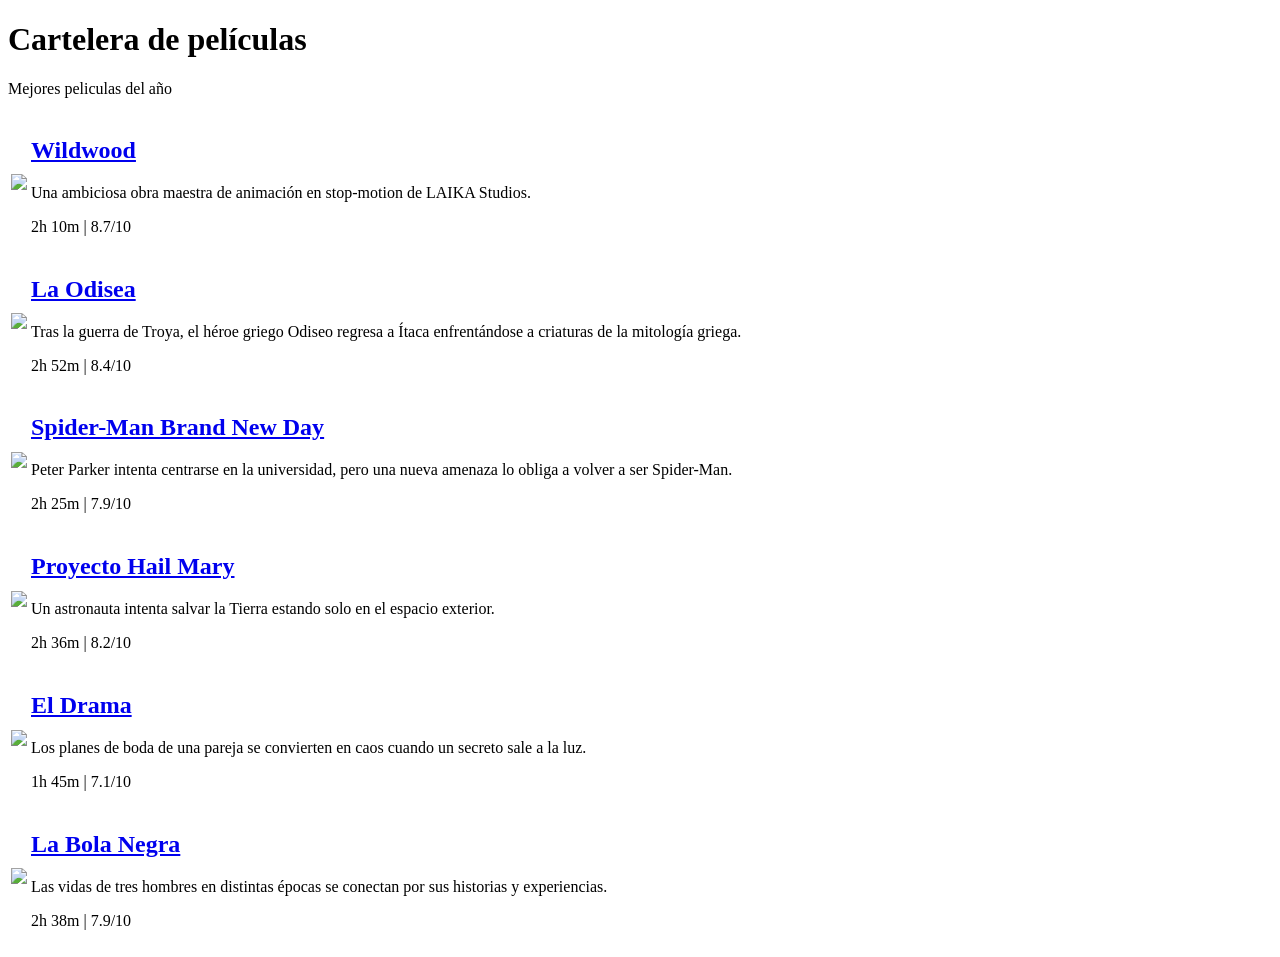
==== index.html @ b3306dba "jgia" ====
<!DOCTYPE html>
<html lang="es">
<head>
    <meta charset="UTF-8">
    <title><a href="wildwood.html" cildwood></a></title>
    <link rel="stylesheet" href="presentacion.css">
</head>

<body>

   
<!DOCTYPE html>
<html lang="es">
<head>
    <meta charset="UTF-8">
    <meta name="viewport" content="width=device-width, initial-scale=1.0">
    <title>Cartelera de películas</title>
    <link rel="stylesheet" href="presentacion.css">
</head>

<body>

    <h1>Cartelera de películas</h1>
    <p class="subtitulo">Mejores peliculas del año</p>

    <table>
        <tr>
            <td class="img">
                <img src="https://m.media-amazon.com/images/M/MV5BN2JjOGQ1OGMtZmUwYS00YmQ2LTllNzQtZjU2YjY1NzM2NzJjXkEyXkFqcGc@._V1_.jpg" width="150">
            </td>
            <td>
               <h2><a href="wildwood.html">Wildwood</a></h2>
                <p>Una ambiciosa obra maestra de animación en stop-motion de LAIKA Studios.</p>
                <p class="duracion">2h 10m | 8.7/10</p>
            </td>
        </tr>

        <tr>
            <td class="img">
                <img src="https://encrypted-tbn0.gstatic.com/images?q=tbn:ANd9GcQZ-fYH9E8SpbN6kW4qKuhUue2pXiQmb-ecipZUy-gK77TpoaY0ol7C8ClIaevT_PK0MicUCP5DcNbkdP3x1Sday0HCC0FoCkptBmXTkg&s" width="150">
            </td>
            <td>
                <h2><a href="odisea.html">La Odisea</a></h2>
                <p>Tras la guerra de Troya, el héroe griego Odiseo regresa a Ítaca enfrentándose a criaturas de la mitología griega.</p>
                <p class="duracion">2h 52m | 8.4/10</p>
            </td>
        </tr>

        <tr>
            <td class="img">
                <img src="https://upload.wikimedia.org/wikipedia/en/9/9a/Spider-Man_Brand_New_Day_poster.jpg" width="150">
            </td>
            <td>
                <h2><a href="spiderman.html">Spider-Man Brand New Day</a></h2>
                <p>Peter Parker intenta centrarse en la universidad, pero una nueva amenaza lo obliga a volver a ser Spider-Man.</p>
                <p class="duracion">2h 25m | 7.9/10</p>
            </td>
        </tr>

        <tr>
            <td class="img">
                <img src="https://encrypted-tbn0.gstatic.com/images?q=tbn:ANd9GcSYTh2TpG6nFYeUwBn2wE6CKl7Jx2YqZfVt-BD1Gc66HQ&s=10" width="150">
            </td>
            <td>
               <h2><a href="hailmary.html">Proyecto Hail Mary</a></h2>
                <p>Un astronauta intenta salvar la Tierra estando solo en el espacio exterior.</p>
                <p class="duracion">2h 36m | 8.2/10</p>
            </td>
        </tr>

        <tr>
            <td class="img">
                <img src="https://encrypted-tbn0.gstatic.com/images?q=tbn:ANd9GcTqfgNoxOuHNeQXCIEle2SulHYaoxz_5Je7L33S_gg9mA&s=10" width="150">
            </td>
            <td>
                <h2><a href="drama.html">El Drama</a></h2>
                <p>Los planes de boda de una pareja se convierten en caos cuando un secreto sale a la luz.</p>
                <p class="duracion">1h 45m | 7.1/10</p>
            </td>
        </tr>

        <tr>
            <td class="img">
                <img src="https://encrypted-tbn0.gstatic.com/images?q=tbn:ANd9GcQFYfTmi6ru0uqJGRhpcrbPgS8iWrUeIIug8gBQXTFunw&s" width="150">
            </td>
            <td>
                <h2><a href="bolanegra.html">La Bola Negra</a></h2>
                <p>Las vidas de tres hombres en distintas épocas se conectan por sus historias y experiencias.</p>
                <p class="duracion">2h 38m | 7.9/10</p>
            </td>
        </tr>
    </table>

</body>
</html>
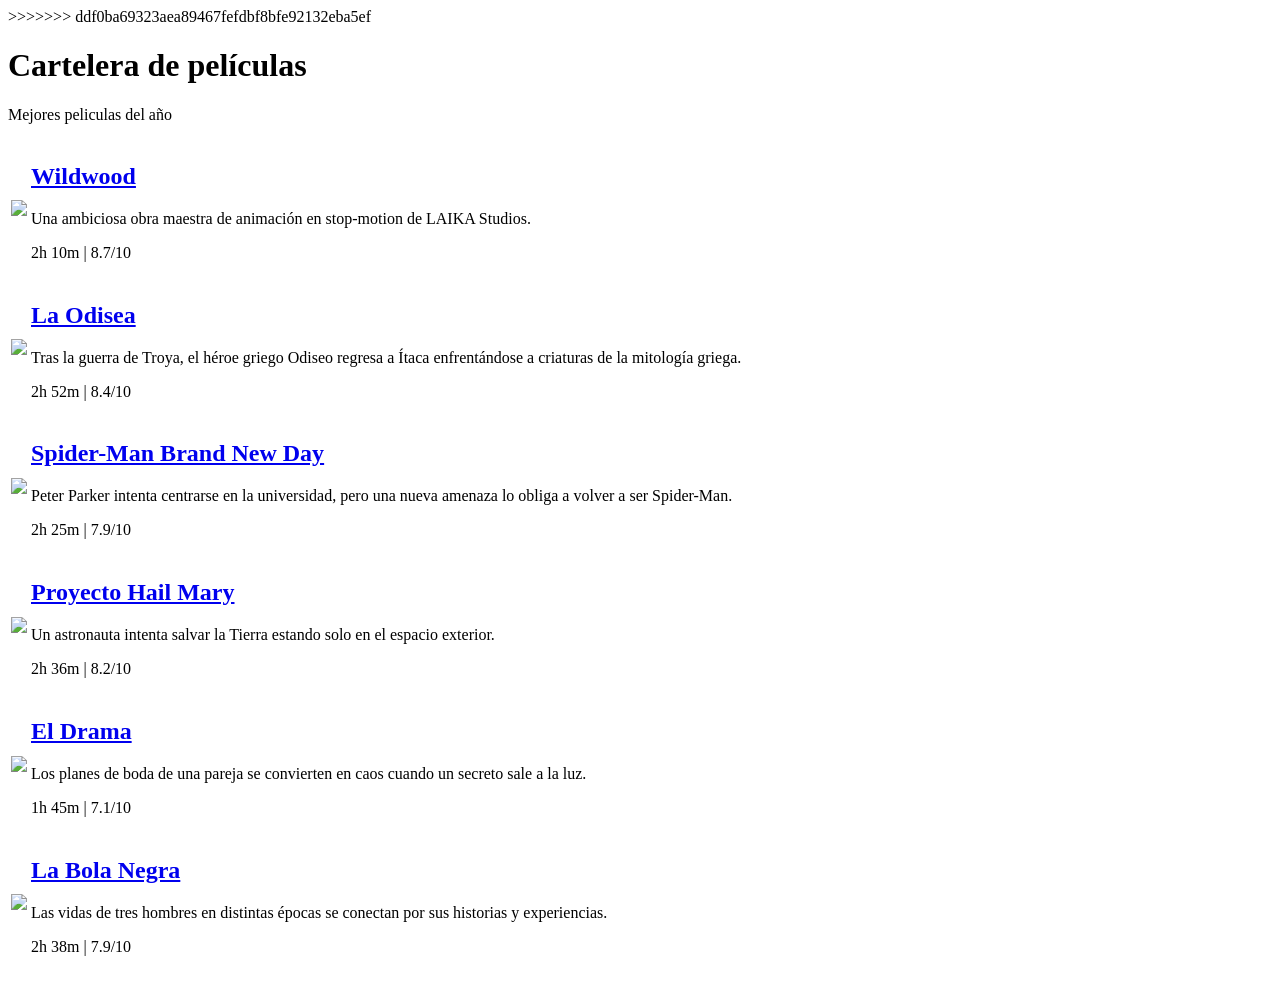
==== commit d3edf0ae: "llqfl" ====
--- a/index.html
+++ b/index.html
@@ -1,21 +1,13 @@
+
+
 <!DOCTYPE html>
 <html lang="es">
 <head>
     <meta charset="UTF-8">
-    <title><a href="wildwood.html" cildwood></a></title>
-    <link rel="stylesheet" href="presentacion.css">
-</head>
-
-<body>
-
-   
-<!DOCTYPE html>
-<html lang="es">
-<head>
-    <meta charset="UTF-8">
+>>>>>>> ddf0ba69323aea89467fefdbf8bfe92132eba5ef
     <meta name="viewport" content="width=device-width, initial-scale=1.0">
     <title>Cartelera de películas</title>
-    <link rel="stylesheet" href="presentacion.css">
+    <link rel="stylesheet" href="estilo.css">
 </head>
 
 <body>
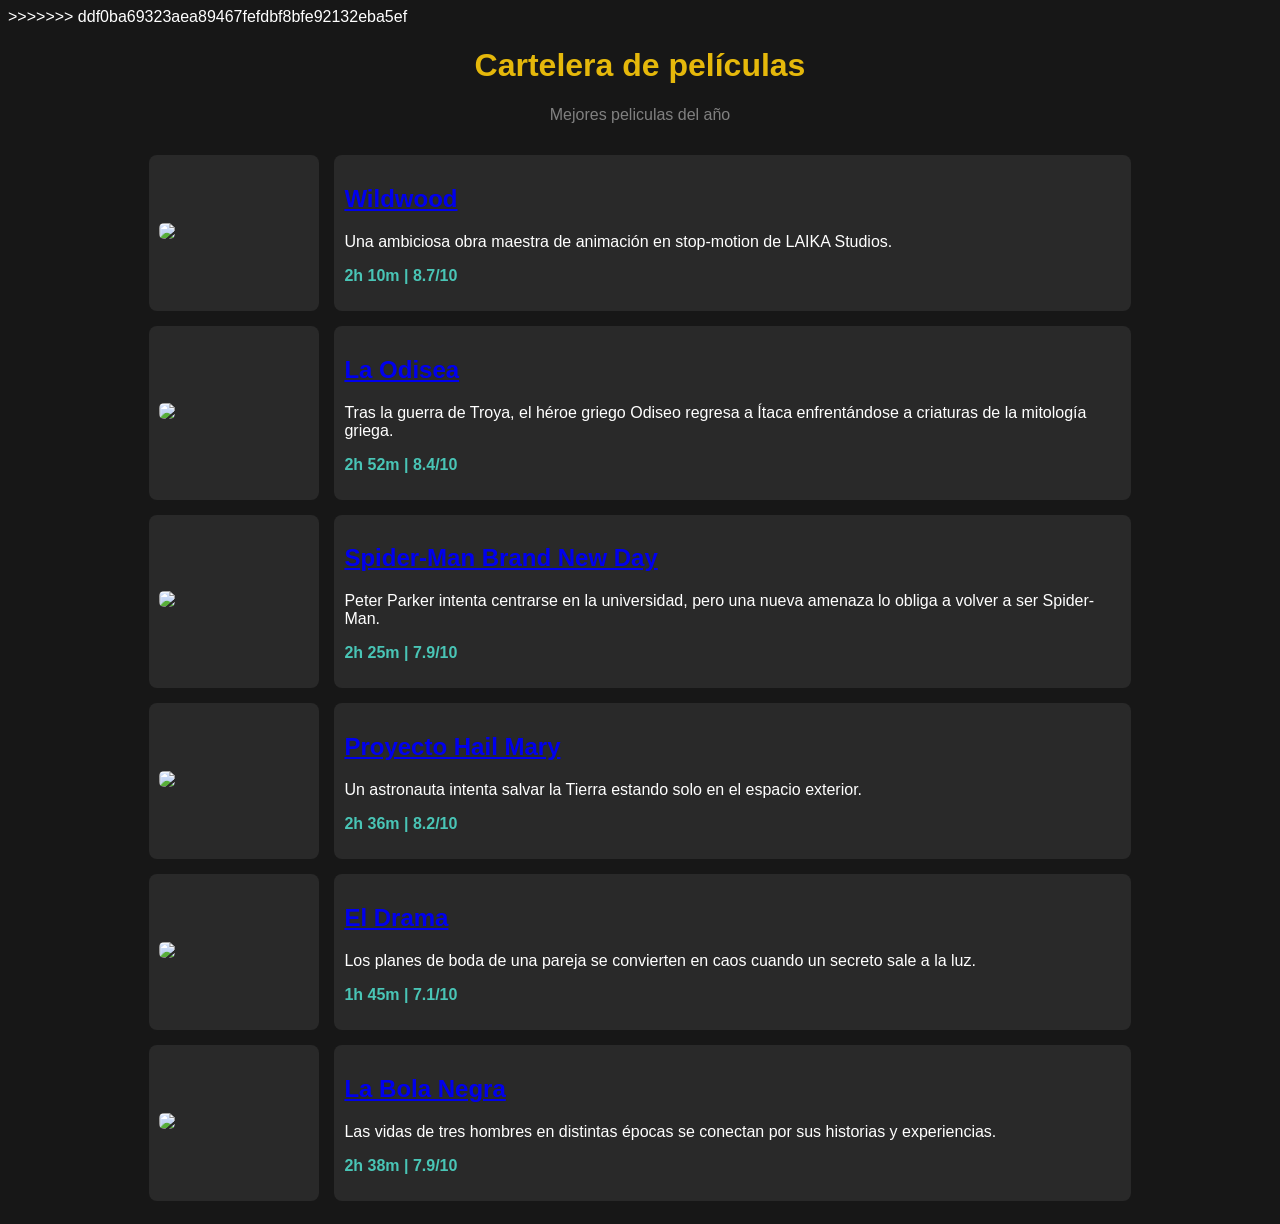
==== commit 17ca8119: "djf" ====
--- a/index.html
+++ b/index.html
@@ -1,4 +1,3 @@
-
 
 <!DOCTYPE html>
 <html lang="es">
@@ -7,7 +6,7 @@
 >>>>>>> ddf0ba69323aea89467fefdbf8bfe92132eba5ef
     <meta name="viewport" content="width=device-width, initial-scale=1.0">
     <title>Cartelera de películas</title>
-    <link rel="stylesheet" href="estilo.css">
+    <link rel="stylesheet" href="css/estilo.css">
 </head>
 
 <body>
--- a/css/estilo.css
+++ b/css/estilo.css
@@ -0,0 +1,45 @@
+
+body {
+    background-color: #171717;
+    color: white;
+    font-family: Arial;
+}
+
+h1 {
+    text-align: center;
+    color: #e5b80b;
+}
+
+.subtitulo {
+    text-align: center;
+    color: gray;
+}
+
+table {
+    width: 80%;
+    margin: auto;
+    border-spacing: 15px;
+}
+
+td {
+    padding: 10px;
+    background-color: #292929;
+    border-radius: 8px;
+}
+
+.img {
+    width: 150px;
+}
+
+img {
+    border-radius: 5px;
+}
+
+h2 {
+    color: #e5b80b;
+}
+
+.duracion {
+    color: #49c5b6;
+    font-weight: bold;
+}
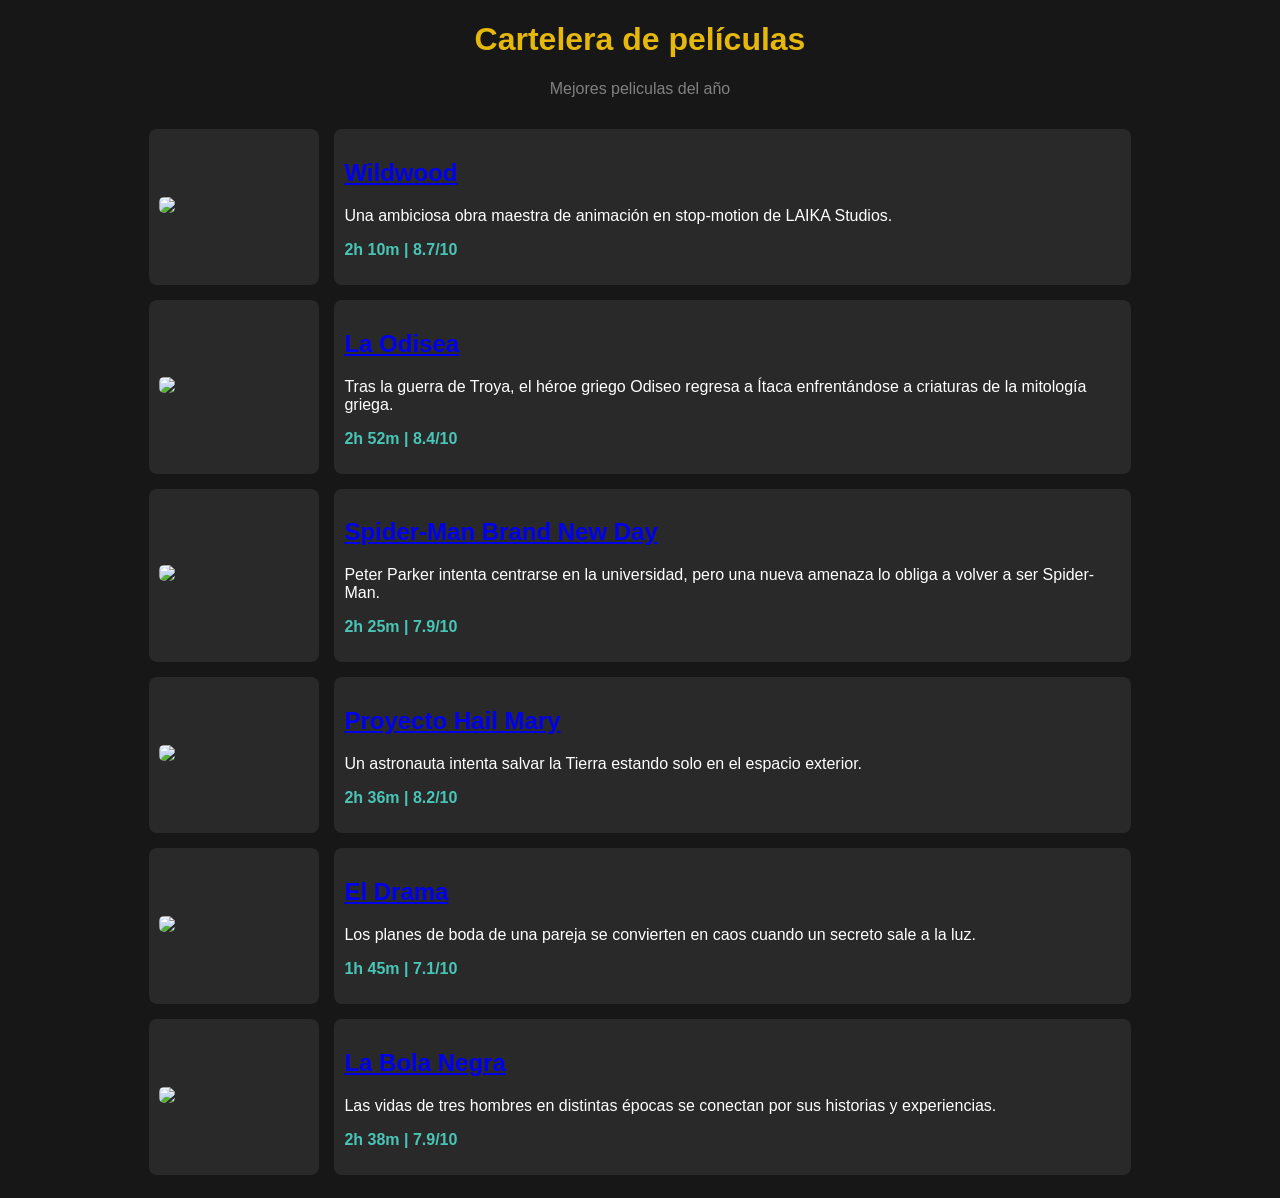
==== commit a1566849: "j" ====
--- a/index.html
+++ b/index.html
@@ -3,7 +3,7 @@
 <html lang="es">
 <head>
     <meta charset="UTF-8">
->>>>>>> ddf0ba69323aea89467fefdbf8bfe92132eba5ef
+
     <meta name="viewport" content="width=device-width, initial-scale=1.0">
     <title>Cartelera de películas</title>
     <link rel="stylesheet" href="css/estilo.css">
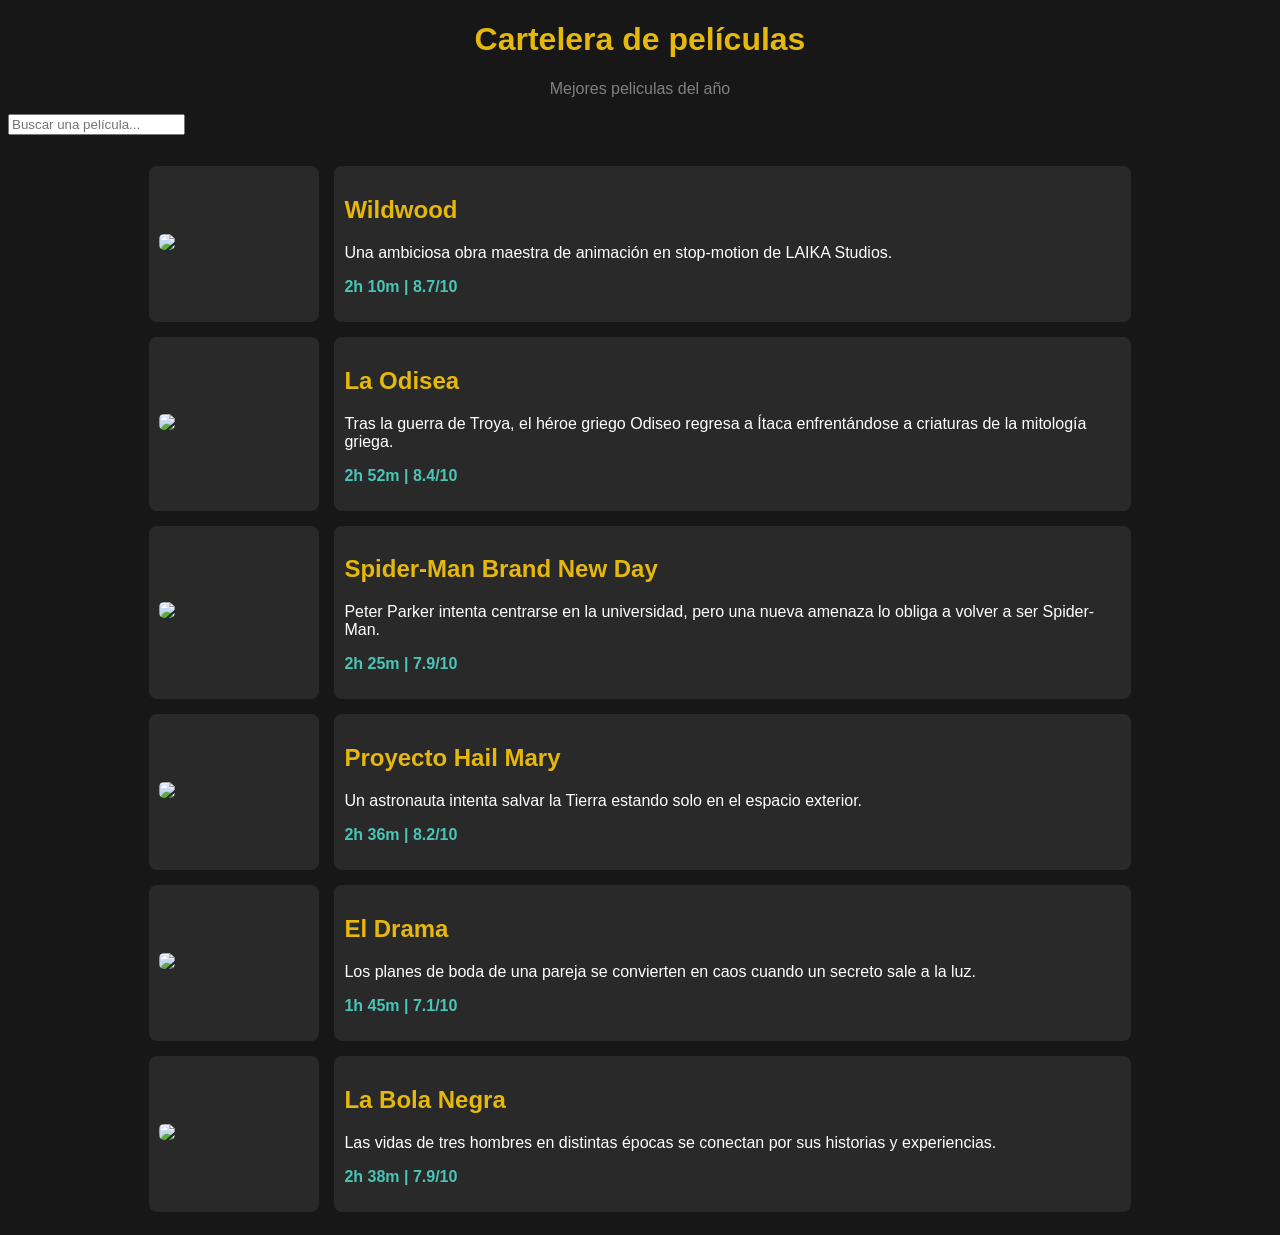
==== commit 890dad29: "efwej" ====
--- a/index.html
+++ b/index.html
@@ -13,6 +13,10 @@
 
     <h1>Cartelera de películas</h1>
     <p class="subtitulo">Mejores peliculas del año</p>
+    <input type="text" id="buscador"
+placeholder="Buscar una película...">
+
+<p id="mensaje"></p>
 
     <table>
         <tr>
@@ -31,7 +35,7 @@
                 <img src="https://encrypted-tbn0.gstatic.com/images?q=tbn:ANd9GcQZ-fYH9E8SpbN6kW4qKuhUue2pXiQmb-ecipZUy-gK77TpoaY0ol7C8ClIaevT_PK0MicUCP5DcNbkdP3x1Sday0HCC0FoCkptBmXTkg&s" width="150">
             </td>
             <td>
-                <h2><a href="odisea.html">La Odisea</a></h2>
+                <h2><a href="la odisea.html">La Odisea</a></h2>
                 <p>Tras la guerra de Troya, el héroe griego Odiseo regresa a Ítaca enfrentándose a criaturas de la mitología griega.</p>
                 <p class="duracion">2h 52m | 8.4/10</p>
             </td>
@@ -81,6 +85,6 @@
             </td>
         </tr>
     </table>
-
+<script src="script.js"></script>
 </body>
 </html>
--- a/css/estilo.css
+++ b/css/estilo.css
@@ -42,4 +42,11 @@
 .duracion {
     color: #49c5b6;
     font-weight: bold;
+}
+a{
+    color: #e5b80b;
+    text-decoration: none;
+}
+nav a:hover{
+    color: rgb(118, 10, 32);
 }
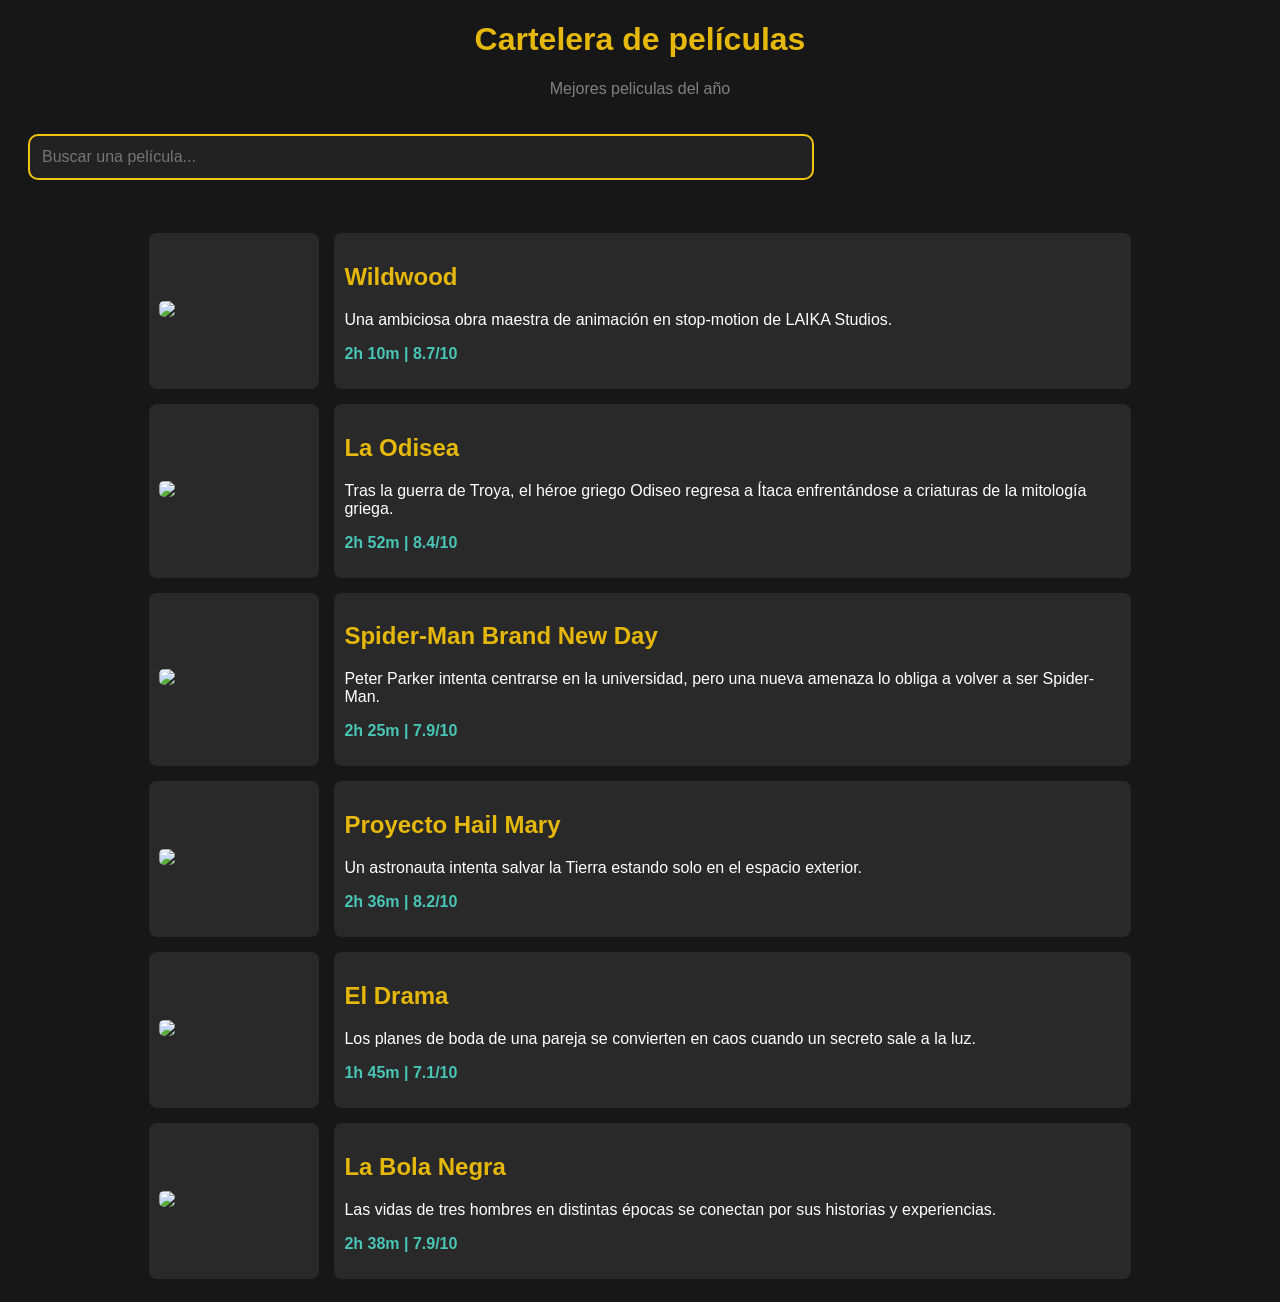
==== commit 39e9f415: "uy" ====
--- a/index.html
+++ b/index.html
@@ -85,6 +85,6 @@
             </td>
         </tr>
     </table>
-<script src="script.js"></script>
+<script src="css/script.js"></script>
 </body>
 </html>
--- a/css/estilo.css
+++ b/css/estilo.css
@@ -49,4 +49,19 @@
 }
 nav a:hover{
     color: rgb(118, 10, 32);
+}
+#buscador {
+    width: 60%;
+    padding: 12px;
+    margin: 20px;
+    border-radius: 10px;
+    border: 2px solid #f1c40f;
+    background-color: #222;
+    color: white;
+    font-size: 16px;
+}
+
+#mensaje {
+    color: white;
+    font-size: 18px;
 }
